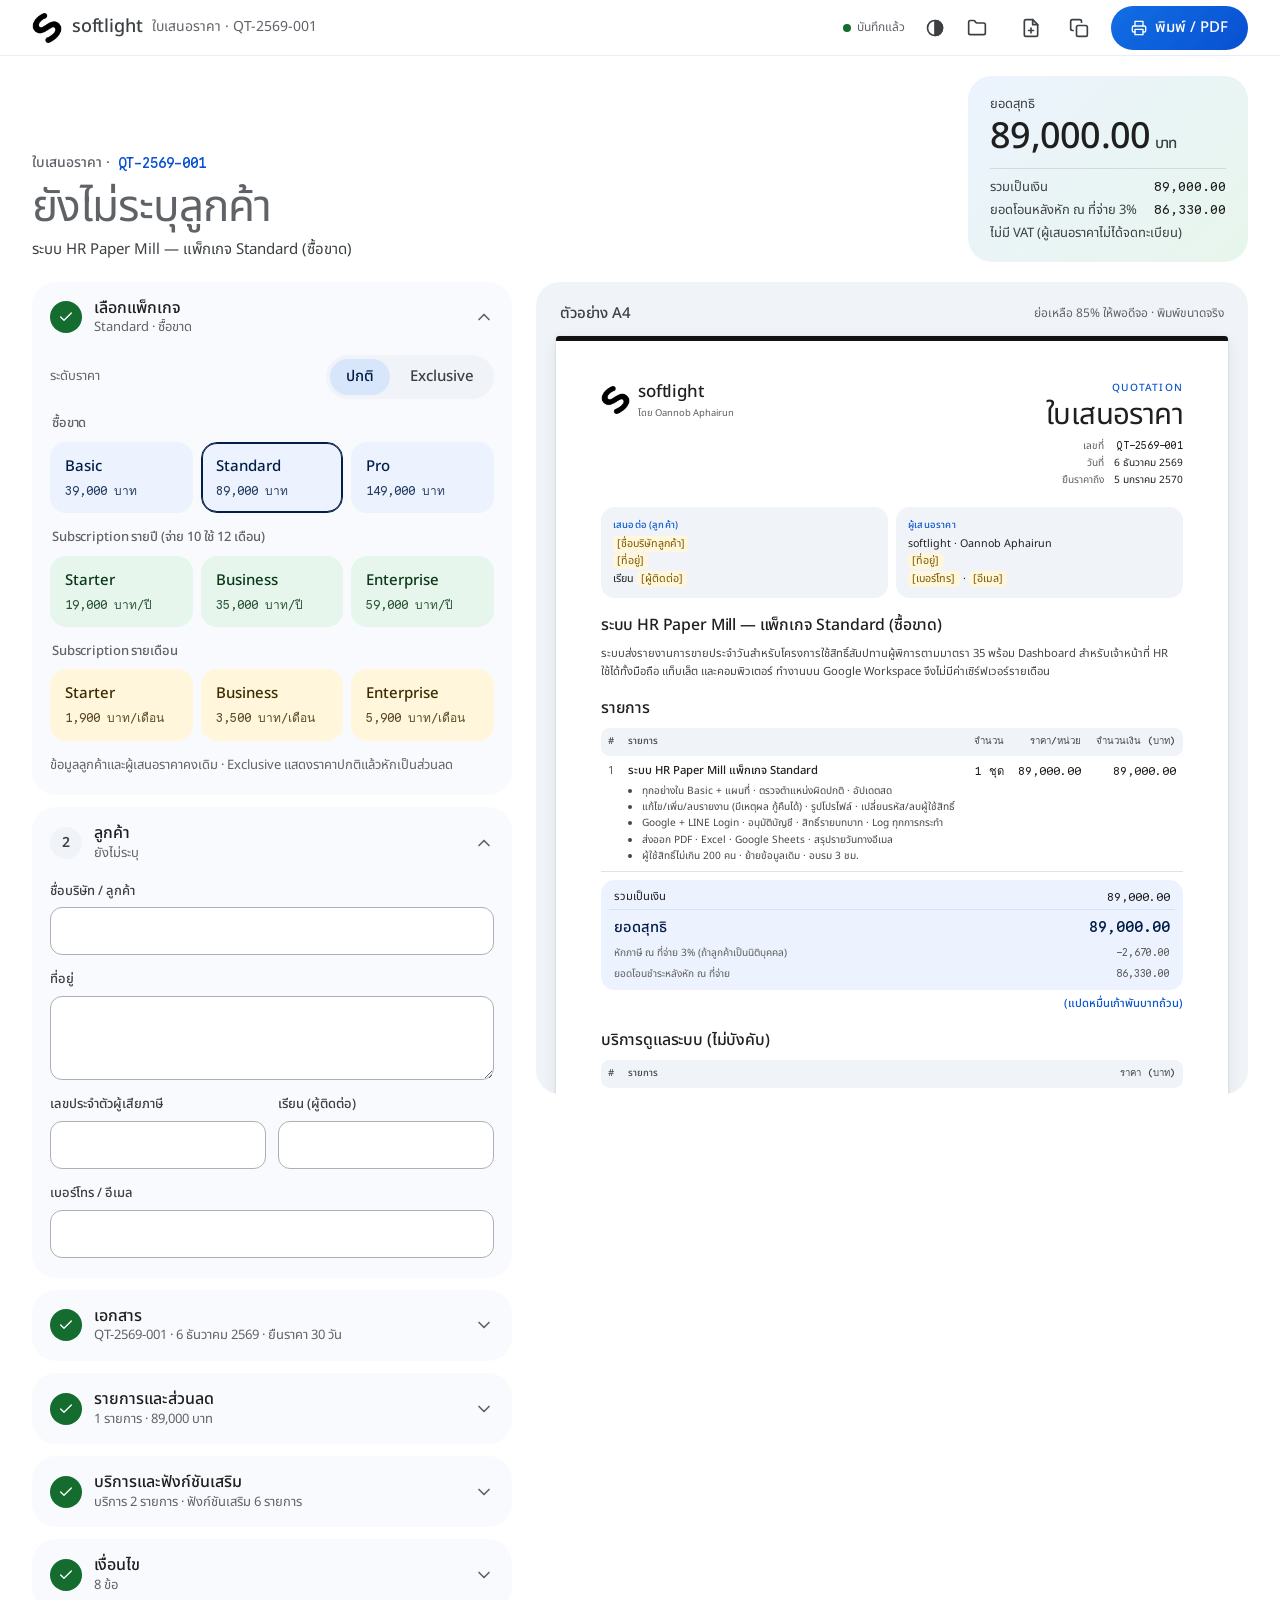
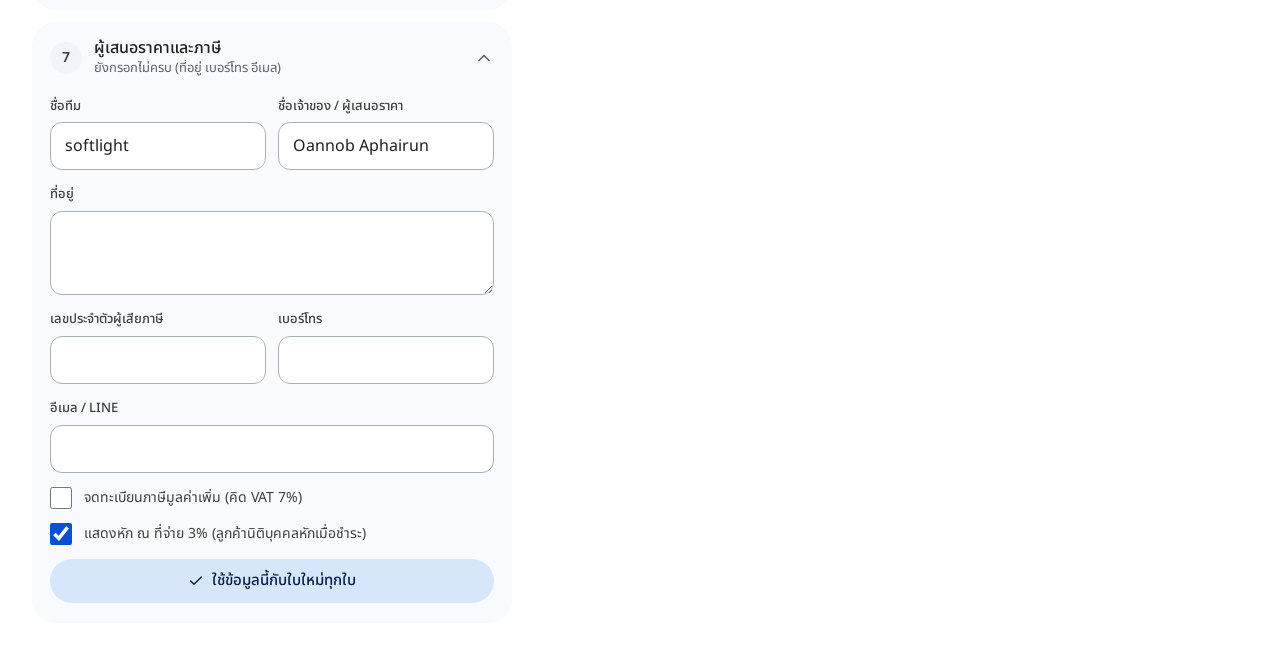
==== index.html @ 3f68c480 "Edit services, add-ons and terms row by row The pipe-separated textareas were hard to read and edit." ====
<!doctype html>
<html lang="th">
<head>
<meta charset="utf-8">
<meta name="viewport" content="width=device-width, initial-scale=1, viewport-fit=cover">
<title>softlight · ใบเสนอราคา</title>
<meta name="description" content="โปรแกรมทำใบเสนอราคา HR Paper Mill โดย softlight — เลือกแพ็กเกจ กรอกข้อมูลลูกค้า แล้วพิมพ์เป็น PDF">
<meta name="theme-color" content="#FFFFFF">
<link rel="icon" href="img/favicon-64.png" type="image/png">
<link rel="apple-touch-icon" href="img/apple-touch-icon.png">
<link rel="preconnect" href="https://fonts.googleapis.com">
<link rel="preconnect" href="https://fonts.gstatic.com" crossorigin>
<link href="https://fonts.googleapis.com/css2?family=Google+Sans:wght@400;500;700&family=Google+Sans+Code:wght@400;500&family=Noto+Sans+Thai:wght@400;500;600;700&display=swap" rel="stylesheet">
<script>
  // ใส่ธีมก่อนหน้าแสดง (ไม่กะพริบขาวในโหมดมืด)
  try { const t = localStorage.getItem('softlight-theme'); if (t === 'light' || t === 'dark') document.documentElement.dataset.theme = t; } catch (e) {}
</script>
<link rel="stylesheet" href="css/app.css?v=2.1.0">
</head>
<body data-tab="edit">
<svg width="0" height="0" style="position:absolute" aria-hidden="true">
  <symbol id="i-edit" viewBox="0 0 24 24"><path d="M12 20h9"/><path d="M16.5 3.5a2.1 2.1 0 0 1 3 3L7 19l-4 1 1-4Z"/></symbol>
  <symbol id="i-eye" viewBox="0 0 24 24"><path d="M2 12s3.5-7 10-7 10 7 10 7-3.5 7-10 7S2 12 2 12Z"/><circle cx="12" cy="12" r="3"/></symbol>
  <symbol id="i-folder" viewBox="0 0 24 24"><path d="M4 20h16a2 2 0 0 0 2-2V8a2 2 0 0 0-2-2h-7.9a2 2 0 0 1-1.7-.9l-.8-1.2A2 2 0 0 0 7.9 3H4a2 2 0 0 0-2 2v13c0 1.1.9 2 2 2Z"/></symbol>
  <symbol id="i-print" viewBox="0 0 24 24"><path d="M6 9V2h12v7"/><path d="M6 18H4a2 2 0 0 1-2-2v-5a2 2 0 0 1 2-2h16a2 2 0 0 1 2 2v5a2 2 0 0 1-2 2h-2"/><rect x="6" y="14" width="12" height="8"/></symbol>
  <symbol id="i-plus" viewBox="0 0 24 24"><path d="M12 5v14M5 12h14"/></symbol>
  <symbol id="i-copy" viewBox="0 0 24 24"><rect x="9" y="9" width="13" height="13" rx="2"/><path d="M5 15H4a2 2 0 0 1-2-2V4a2 2 0 0 1 2-2h9a2 2 0 0 1 2 2v1"/></symbol>
  <symbol id="i-file" viewBox="0 0 24 24"><path d="M14 2H6a2 2 0 0 0-2 2v16a2 2 0 0 0 2 2h12a2 2 0 0 0 2-2V8Z"/><path d="M14 2v6h6M12 18v-6M9 15h6"/></symbol>
  <symbol id="i-sun" viewBox="0 0 24 24"><circle cx="12" cy="12" r="4"/><path d="M12 2v2M12 20v2M4.9 4.9l1.4 1.4M17.7 17.7l1.4 1.4M2 12h2M20 12h2M4.9 19.1l1.4-1.4M17.7 6.3l1.4-1.4"/></symbol>
  <symbol id="i-moon" viewBox="0 0 24 24"><path d="M12 3a6 6 0 0 0 9 9 9 9 0 1 1-9-9Z"/></symbol>
  <symbol id="i-auto" viewBox="0 0 24 24"><circle cx="12" cy="12" r="9"/><path d="M12 3a9 9 0 0 1 0 18Z" fill="currentColor"/></symbol>
  <symbol id="i-up" viewBox="0 0 24 24"><path d="m18 15-6-6-6 6"/></symbol>
  <symbol id="i-down" viewBox="0 0 24 24"><path d="m6 9 6 6 6-6"/></symbol>
  <symbol id="i-trash" viewBox="0 0 24 24"><path d="M3 6h18M8 6V4h8v2M19 6l-1 14H6L5 6M10 11v6M14 11v6"/></symbol>
  <symbol id="i-download" viewBox="0 0 24 24"><path d="M21 15v4a2 2 0 0 1-2 2H5a2 2 0 0 1-2-2v-4M7 10l5 5 5-5M12 15V3"/></symbol>
  <symbol id="i-upload" viewBox="0 0 24 24"><path d="M21 15v4a2 2 0 0 1-2 2H5a2 2 0 0 1-2-2v-4M17 8l-5-5-5 5M12 3v12"/></symbol>
  <symbol id="i-x" viewBox="0 0 24 24"><path d="M18 6 6 18M6 6l12 12"/></symbol>
  <symbol id="i-check" viewBox="0 0 24 24"><path d="M20 6 9 17l-5-5"/></symbol>
  <symbol id="i-doc" viewBox="0 0 24 24"><path d="M14 2H6a2 2 0 0 0-2 2v16a2 2 0 0 0 2 2h12a2 2 0 0 0 2-2V8Z"/><path d="M14 2v6h6M8 13h8M8 17h5"/></symbol>
</svg>

<header class="topbar">
  <a class="brand" href="./" aria-label="softlight · ใบเสนอราคา"><img src="img/softlight-logo.png" alt=""><b>softlight</b><small id="docLabel">ใบเสนอราคา</small></a>
  <span class="save-state" id="savedState" aria-live="polite"><span>บันทึกแล้ว</span></span>
  <button class="icon-btn" type="button" id="btnTheme" aria-label="ธีม: ตามเครื่อง" title="ธีม"><svg class="ic"><use href="#i-auto"/></svg></button>
  <button class="icon-btn only-wide" type="button" id="btnSaved" aria-label="ใบที่บันทึก" title="ใบที่บันทึก"><svg class="ic"><use href="#i-folder"/></svg></button>
  <button class="icon-btn" type="button" id="btnNew" aria-label="ใบใหม่" title="ใบใหม่"><svg class="ic"><use href="#i-file"/></svg></button>
  <button class="icon-btn" type="button" id="btnCopy" aria-label="ทำสำเนาใบนี้" title="ทำสำเนา"><svg class="ic"><use href="#i-copy"/></svg></button>
  <button class="btn btn-primary btn-print only-wide" type="button" id="btnPrint"><svg class="ic ic-16"><use href="#i-print"/></svg>พิมพ์ / PDF</button>
  <button class="icon-btn only-narrow" type="button" id="btnPrint2" aria-label="พิมพ์ / บันทึกเป็น PDF" title="พิมพ์ / PDF"><svg class="ic"><use href="#i-print"/></svg></button>
</header>

<main class="page">
  <section class="hero" aria-label="สรุปใบเสนอราคา">
    <div>
      <span class="eyebrow">ใบเสนอราคา · <span class="mono" id="heroNo"></span> <span class="badge-ex" id="heroBadge" hidden></span></span>
      <h1 id="heroCustomer"></h1>
      <p id="heroPlan"></p>
    </div>
    <div class="total-card" aria-live="polite">
      <small>ยอดสุทธิ</small>
      <b><span class="count" id="heroTotal">0.00</span><span class="unit">บาท</span></b>
      <div class="total-rows" id="heroRows"></div>
    </div>
  </section>

  <div class="layout">
    <section class="editor" aria-label="แก้ไขใบเสนอราคา">
      <details class="card" id="cardTpl" open>
        <summary><span class="step-num">1</span><span class="sum-text"><b>เลือกแพ็กเกจ</b><small id="sumTpl">กดแล้วจะเติมรายการ เงื่อนไข และส่วนลดให้</small></span><svg class="ic chev"><use href="#i-down"/></svg></summary>
        <div class="card-body">
          <div class="toggle-row">
            <span class="hint">ระดับราคา</span>
            <div class="seg" id="priceTier" role="group" aria-label="ระดับราคา"><button type="button" data-tier="regular" aria-pressed="true">ปกติ</button><button type="button" data-tier="exclusive" aria-pressed="false">Exclusive</button></div>
          </div>
          <div id="tplGrid"></div>
          <p class="hint">ข้อมูลลูกค้าและผู้เสนอราคาคงเดิม · Exclusive แสดงราคาปกติแล้วหักเป็นส่วนลด</p>
        </div>
      </details>

      <details class="card" id="cardCustomer" open>
        <summary><span class="step-num">2</span><span class="sum-text"><b>ลูกค้า</b><small id="sumCustomer"></small></span><svg class="ic chev"><use href="#i-down"/></svg></summary>
        <div class="card-body">
          <label class="f"><span>ชื่อบริษัท / ลูกค้า</span><input class="input" data-k="customer.name" autocomplete="organization"></label>
          <label class="f"><span>ที่อยู่</span><textarea class="input" rows="2" data-k="customer.addr"></textarea></label>
          <div class="grid2">
            <label class="f"><span>เลขประจำตัวผู้เสียภาษี</span><input class="input mono" data-k="customer.taxId" inputmode="numeric"></label>
            <label class="f"><span>เรียน (ผู้ติดต่อ)</span><input class="input" data-k="customer.attn"></label>
          </div>
          <label class="f"><span>เบอร์โทร / อีเมล</span><input class="input" data-k="customer.contact"></label>
        </div>
      </details>

      <details class="card" id="cardDoc">
        <summary><span class="step-num">3</span><span class="sum-text"><b>เอกสาร</b><small id="sumDoc"></small></span><svg class="ic chev"><use href="#i-down"/></svg></summary>
        <div class="card-body">
          <div class="grid2">
            <label class="f"><span>เลขที่</span><input class="input mono" data-k="no"></label>
            <label class="f"><span>วันที่</span><input class="input" type="date" data-k="date"></label>
            <label class="f"><span>ยืนราคา (วัน)</span><input class="input" type="number" min="1" inputmode="numeric" data-k="validDays"></label>
            <label class="f"><span>ป้ายพิเศษ</span><input class="input" data-k="badge" placeholder="เช่น EXCLUSIVE (เว้นว่างได้)"></label>
          </div>
          <label class="f"><span>ชื่อโครงการ</span><input class="input" data-k="title"></label>
          <label class="f"><span>คำอธิบาย</span><textarea class="input" rows="3" data-k="intro"></textarea></label>
        </div>
      </details>

      <details class="card" id="cardItems">
        <summary><span class="step-num">4</span><span class="sum-text"><b>รายการและส่วนลด</b><small id="sumItems"></small></span><svg class="ic chev"><use href="#i-down"/></svg></summary>
        <div class="card-body">
          <div class="items" id="items"></div>
          <button class="btn btn-outline" type="button" id="addItem"><svg class="ic ic-16"><use href="#i-plus"/></svg>เพิ่มรายการ</button>
          <div class="grid2">
            <label class="f"><span>ส่วนลด</span><input class="input" type="number" min="0" step="any" inputmode="decimal" data-k="discount" data-num></label>
            <label class="f"><span>ส่วนลดเป็น</span><select class="input" data-k="discountType"><option value="amount">บาท</option><option value="percent">%</option></select></label>
          </div>
          <label class="f"><span>ชื่อส่วนลด</span><input class="input" data-k="discountLabel"></label>
        </div>
      </details>

      <details class="card" id="cardMore">
        <summary><span class="step-num">5</span><span class="sum-text"><b>บริการและฟังก์ชันเสริม</b><small id="sumMore"></small></span><svg class="ic chev"><use href="#i-down"/></svg></summary>
        <div class="card-body">
          <section class="sub">
            <div class="sub-head"><h3>บริการดูแลระบบ</h3><label class="switch"><input type="checkbox" data-k="showServices" role="switch"><span>แสดงในใบ</span></label></div>
            <div class="rows" id="list-services"></div>
            <button class="btn btn-chip add-row" type="button" data-add="services"><svg class="ic ic-16"><use href="#i-plus"/></svg>เพิ่มบริการ</button>
          </section>
          <section class="sub">
            <div class="sub-head"><h3>ฟังก์ชันเสริม</h3><label class="switch"><input type="checkbox" data-k="showAddons" role="switch"><span>แสดงในใบ</span></label></div>
            <div class="rows" id="list-addons"></div>
            <button class="btn btn-chip add-row" type="button" data-add="addons"><svg class="ic ic-16"><use href="#i-plus"/></svg>เพิ่มฟังก์ชันเสริม</button>
          </section>
        </div>
      </details>

      <details class="card" id="cardTerms">
        <summary><span class="step-num">6</span><span class="sum-text"><b>เงื่อนไข</b><small id="sumTerms"></small></span><svg class="ic chev"><use href="#i-down"/></svg></summary>
        <div class="card-body">
          <ol class="rows rows-terms" id="list-terms"></ol>
          <button class="btn btn-chip add-row" type="button" data-add="terms"><svg class="ic ic-16"><use href="#i-plus"/></svg>เพิ่มเงื่อนไข</button>
        </div>
      </details>

      <details class="card" id="sellerCard">
        <summary><span class="step-num">7</span><span class="sum-text"><b>ผู้เสนอราคาและภาษี</b><small id="sumSeller"></small></span><svg class="ic chev"><use href="#i-down"/></svg></summary>
        <div class="card-body">
          <div class="grid2">
            <label class="f"><span>ชื่อทีม</span><input class="input" data-k="seller.name"></label>
            <label class="f"><span>ชื่อเจ้าของ / ผู้เสนอราคา</span><input class="input" data-k="seller.owner"></label>
          </div>
          <label class="f"><span>ที่อยู่</span><textarea class="input" rows="2" data-k="seller.addr"></textarea></label>
          <div class="grid2">
            <label class="f"><span>เลขประจำตัวผู้เสียภาษี</span><input class="input mono" data-k="seller.taxId" inputmode="numeric"></label>
            <label class="f"><span>เบอร์โทร</span><input class="input" data-k="seller.phone" inputmode="tel"></label>
          </div>
          <label class="f"><span>อีเมล / LINE</span><input class="input" data-k="seller.email"></label>
          <label class="check"><input type="checkbox" data-k="seller.vatReg"><span>จดทะเบียนภาษีมูลค่าเพิ่ม (คิด VAT 7%)</span></label>
          <label class="check"><input type="checkbox" data-k="withholding"><span>แสดงหัก ณ ที่จ่าย 3% (ลูกค้านิติบุคคลหักเมื่อชำระ)</span></label>
          <button class="btn btn-tonal" type="button" id="saveSeller"><svg class="ic ic-16"><use href="#i-check"/></svg>ใช้ข้อมูลนี้กับใบใหม่ทุกใบ</button>
        </div>
      </details>
    </section>

    <section class="preview" aria-label="ตัวอย่างใบเสนอราคา">
      <div class="preview-head"><h2>ตัวอย่าง A4</h2><span class="zoom" id="zoomInfo"></span></div>
      <article class="paper" id="paper"></article>
    </section>

    <section class="saved-panel card" aria-label="ใบที่บันทึก"><div class="card-body" id="savedPanelBody"></div></section>
  </div>
</main>

<nav class="bottomnav" role="tablist" aria-label="มุมมอง">
  <button class="nav-item" role="tab" type="button" data-tab="edit" aria-selected="true"><svg class="ic"><use href="#i-edit"/></svg>แก้ไข</button>
  <button class="nav-item" role="tab" type="button" data-tab="preview" aria-selected="false"><svg class="ic"><use href="#i-eye"/></svg>ตัวอย่าง</button>
  <button class="nav-item" role="tab" type="button" data-tab="saved" aria-selected="false"><svg class="ic"><use href="#i-folder"/></svg>ใบที่บันทึก</button>
</nav>

<dialog class="sheet" id="savedSheet" aria-labelledby="savedTitle">
  <div class="sheet-head"><h2 id="savedTitle">ใบที่บันทึก</h2><button class="icon-btn" type="button" data-close aria-label="ปิด"><svg class="ic"><use href="#i-x"/></svg></button></div>
  <div class="sheet-body" id="savedSheetBody"></div>
</dialog>

<dialog class="alert" id="askDialog" role="alertdialog" aria-labelledby="askTitle" aria-describedby="askText">
  <h2 id="askTitle"></h2>
  <p id="askText"></p>
  <div class="alert-actions"><button class="btn btn-outline" type="button" id="askNo">ยกเลิก</button><button class="btn btn-primary" type="button" id="askYes">ตกลง</button></div>
</dialog>

<input type="file" accept=".json,application/json" id="fileImport" hidden>
<div class="toast" id="toast" role="status" aria-live="polite"></div>

<script src="js/app.js?v=2.1.0"></script>
</body>
</html>
---- css/app.css ----
/* softlight · โปรแกรมใบเสนอราคา
   ดีไซน์ชุดเดียวกับ HR Paper Mill: Google Blog / Material 3 — พื้นขาว การ์ดสีอ่อนมุมโค้ง ปุ่มแคปซูล ฟอนต์ Google Sans + Noto Sans Thai
   Mobile-first · 768px แท็บเล็ต · 1024px สองคอลัมน์ (แก้ไข | ตัวอย่าง) · โหมดมืดตามเครื่องหรือเลือกเอง */

:root {
    --ground: #FFFFFF; --surface: #FFFFFF; --field: #F8FAFD; --container: #F0F4F9;
    --line: #DDE3EA; --line-soft: #E9EEF6; --outline: #ABB0B6; --hover: #F2F6FC;
    --ink: #1F1F1F; --ink-2: #3C4043; --muted: #5F6368;
    --accent: #0850D1; --accent-hover: #0640AA; --accent-soft: #D8E6FC; --on-accent: #FFFFFF; --on-accent-soft: #041E49;
    --ok: #146C2E; --ok-soft: #C4EED0; --warn: #7A5900; --warn-soft: #FFEFC2; --bad: #B3261E; --bad-soft: #F9DEDC; --bad-line: #F2B8B5;
    --tint-once: #ECF3FE; --tint-year: #E7F6EC; --tint-month: #FFF6DC;
    --ink-once: #041E49; --ink-year: #0A3818; --ink-month: #3D2C00;
    --topbar: rgba(255, 255, 255, .92); --scrim: rgba(31, 31, 31, .45);
    --shadow: 0 1px 2px rgba(60, 64, 67, .12), 0 2px 6px rgba(60, 64, 67, .08);
    --logo-filter: none;
    color-scheme: light;

    --font: 'Google Sans', 'Noto Sans Thai', system-ui, sans-serif;
    --mono: 'Google Sans Code', 'Google Sans', ui-monospace, monospace;
    --r-sm: 12px; --r-md: 16px; --r-lg: 24px; --r-xl: 28px;
    --tap: 44px; --gutter: 16px; --bar-h: 56px; --nav-h: 64px;
}
:root[data-theme="dark"] {
    --ground: #131314; --surface: #1B1C1D; --field: #1F2022; --container: #2A2B2E;
    --line: #44474A; --line-soft: #303134; --outline: #80868B; --hover: #2D2F31;
    --ink: #F1F3F4; --ink-2: #DADCE0; --muted: #BDC1C6;
    --accent: #AECBFA; --accent-hover: #D3E3FD; --accent-soft: #1A4A9E; --on-accent: #062E6F; --on-accent-soft: #FFFFFF;
    --ok: #6DD58C; --ok-soft: #0F3D1E; --warn: #F5C451; --warn-soft: #3D2E00; --bad: #F2B8B5; --bad-soft: #5C1B17; --bad-line: #8C1D18;
    --tint-once: #1C2B45; --tint-year: #17301F; --tint-month: #3A2F12;
    --ink-once: #D3E3FD; --ink-year: #C4EED0; --ink-month: #FFDF99;
    --topbar: rgba(19, 19, 20, .9); --scrim: rgba(0, 0, 0, .6);
    --shadow: 0 1px 2px rgba(0, 0, 0, .4), 0 2px 6px rgba(0, 0, 0, .3);
    --logo-filter: invert(1);
    color-scheme: dark;
}
@media (prefers-color-scheme: dark) {
    :root:not([data-theme="light"]):not([data-theme="dark"]) {
        --ground: #131314; --surface: #1B1C1D; --field: #1F2022; --container: #2A2B2E;
        --line: #44474A; --line-soft: #303134; --outline: #80868B; --hover: #2D2F31;
        --ink: #F1F3F4; --ink-2: #DADCE0; --muted: #BDC1C6;
        --accent: #AECBFA; --accent-hover: #D3E3FD; --accent-soft: #1A4A9E; --on-accent: #062E6F; --on-accent-soft: #FFFFFF;
        --ok: #6DD58C; --ok-soft: #0F3D1E; --warn: #F5C451; --warn-soft: #3D2E00; --bad: #F2B8B5; --bad-soft: #5C1B17; --bad-line: #8C1D18;
        --tint-once: #1C2B45; --tint-year: #17301F; --tint-month: #3A2F12;
        --ink-once: #D3E3FD; --ink-year: #C4EED0; --ink-month: #FFDF99;
        --topbar: rgba(19, 19, 20, .9); --scrim: rgba(0, 0, 0, .6);
        --shadow: 0 1px 2px rgba(0, 0, 0, .4), 0 2px 6px rgba(0, 0, 0, .3);
        --logo-filter: invert(1);
        color-scheme: dark;
    }
}

/* ---------- พื้นฐาน ---------- */
* { box-sizing: border-box; }
html { -webkit-text-size-adjust: 100%; }
body { margin: 0; font: 15px/1.6 var(--font); color: var(--ink); background: var(--ground); -webkit-font-smoothing: antialiased; }
h1, h2, h3, p { margin: 0; }
h1, h2, h3 { font-weight: 500; letter-spacing: -.01em; }
button, input, select, textarea { font: inherit; color: inherit; }
[hidden] { display: none !important; }
:focus-visible { outline: 2px solid var(--accent); outline-offset: 2px; }
.mono { font-family: var(--mono); font-variant-numeric: tabular-nums; }
.sr-only { position: absolute; width: 1px; height: 1px; overflow: hidden; clip: rect(0 0 0 0); white-space: nowrap; }
.ic { width: 20px; height: 20px; flex: none; fill: none; stroke: currentColor; stroke-width: 2; stroke-linecap: round; stroke-linejoin: round; }
.ic-16 { width: 16px; height: 16px; }
.count { font-variant-numeric: tabular-nums; }

/* ---------- ปุ่ม ---------- */
.btn {
    display: inline-flex; align-items: center; justify-content: center; gap: 8px;
    min-height: var(--tap); padding: 0 20px; border: 1px solid transparent; border-radius: 999px;
    font-size: 15px; font-weight: 500; line-height: 1.2; white-space: nowrap; text-decoration: none;
    cursor: pointer; -webkit-tap-highlight-color: transparent; transition: background-color .15s, border-color .15s, box-shadow .15s, color .15s;
}
.btn:disabled { opacity: .45; cursor: not-allowed; }
.btn-primary { background: linear-gradient(135deg, #126EE4, #0850D1); color: #fff; border: 0; }
.btn-tonal { background: var(--accent-soft); color: var(--on-accent-soft); }
.btn-outline { background: var(--surface); border-color: var(--outline); color: var(--accent); }
.btn-danger { background: var(--surface); border-color: var(--bad-line); color: var(--bad); }
.btn-block { width: 100%; }
.btn-chip { min-height: 36px; padding: 0 14px; font-size: 13px; background: var(--surface); border-color: var(--outline); color: var(--ink); }
.icon-btn {
    display: inline-grid; place-items: center; flex: none; width: var(--tap); height: var(--tap);
    border: 0; border-radius: 50%; background: none; color: var(--ink-2); cursor: pointer; -webkit-tap-highlight-color: transparent;
}
.icon-btn.sm { width: 36px; height: 36px; }
.icon-btn.is-bad { color: var(--bad); }
.icon-btn:disabled { opacity: .3; cursor: default; }
@media (hover: hover) {
    .btn-primary:not(:disabled):hover { background: linear-gradient(135deg, #0F63D0, #0640AA); box-shadow: 0 1px 3px rgba(60, 64, 67, .3), 0 4px 8px 3px rgba(60, 64, 67, .15); }
    .btn-outline:not(:disabled):hover, .btn-chip:not(:disabled):hover { background: var(--hover); }
    .btn-tonal:not(:disabled):hover { box-shadow: var(--shadow); }
    .btn-danger:not(:disabled):hover { background: var(--bad-soft); }
    .icon-btn:not(:disabled):hover { background: var(--container); color: var(--ink); }
    .icon-btn.is-bad:not(:disabled):hover { background: var(--bad-soft); color: var(--bad); }
}

/* ---------- แถบบน ---------- */
.topbar {
    position: sticky; top: 0; z-index: 20; display: flex; align-items: center; gap: 4px;
    min-height: var(--bar-h); padding: env(safe-area-inset-top) var(--gutter) 0;
    background: var(--topbar); border-bottom: 1px solid var(--line-soft);
    backdrop-filter: saturate(180%) blur(12px); -webkit-backdrop-filter: saturate(180%) blur(12px);
}
.brand { display: flex; align-items: center; gap: 10px; min-width: 0; margin-right: auto; color: var(--ink-2); text-decoration: none; }
.brand img { width: 30px; height: 30px; flex: none; filter: var(--logo-filter); }
.brand b { font-size: 18px; font-weight: 500; letter-spacing: -.01em; }
.brand small { font-size: 14px; color: var(--muted); white-space: nowrap; overflow: hidden; text-overflow: ellipsis; }
.save-state { display: inline-flex; align-items: center; gap: 6px; font-size: 12px; color: var(--muted); white-space: nowrap; margin-right: 4px; }
.save-state::before { content: ""; width: 8px; height: 8px; border-radius: 50%; background: var(--ok); }
.save-state.is-saving::before { background: var(--warn); }
.save-state.is-error::before { background: var(--bad); }
.topbar .btn-print { margin-left: 6px; }
.only-wide { display: none; }
@media (min-width: 600px) { .only-wide { display: inline-flex; } .only-narrow { display: none; } }
@media (max-width: 380px) { .brand small, .save-state span { display: none; } }

/* ---------- โครงหน้า ---------- */
.page { max-width: 1440px; margin: 0 auto; padding: 20px var(--gutter) calc(var(--nav-h) + 32px + env(safe-area-inset-bottom)); }
.hero { display: grid; grid-template-columns: minmax(0, 1fr); gap: 16px; margin-bottom: 20px; }
.eyebrow { display: inline-flex; align-items: center; gap: 8px; font-size: 14px; font-weight: 500; color: var(--muted); }
.eyebrow .mono { color: var(--accent); }
.badge-ex { display: inline-block; padding: 1px 10px; border-radius: 999px; background: var(--accent-soft); color: var(--on-accent-soft); font-size: 11px; font-weight: 600; letter-spacing: .12em; }
.hero h1 { font-size: clamp(28px, 6vw, 44px); line-height: 1.15; font-weight: 400; letter-spacing: -.02em; margin: 6px 0 4px; overflow-wrap: anywhere; }
.hero h1.is-empty { color: var(--muted); }
.hero p { color: var(--ink-2); font-size: 15px; }
.total-card { display: grid; gap: 2px; padding: 18px 22px; border-radius: var(--r-lg); background: linear-gradient(135deg, var(--tint-once), var(--tint-year)); color: var(--ink); }
.total-card small { font-size: 13px; color: var(--ink-2); }
.total-card b { font-size: clamp(28px, 6vw, 36px); font-weight: 500; letter-spacing: -.02em; line-height: 1.15; }
.total-card b .unit { font-size: 15px; font-weight: 500; color: var(--ink-2); margin-left: 4px; }
.total-rows { display: grid; gap: 2px; margin-top: 8px; padding-top: 8px; border-top: 1px solid color-mix(in srgb, var(--ink) 12%, transparent); font-size: 13px; color: var(--ink-2); }
.total-rows div { display: flex; justify-content: space-between; gap: 12px; }
.total-rows .mono { color: var(--ink); }

.layout { display: grid; grid-template-columns: minmax(0, 1fr); gap: 20px; align-items: start; }
.editor { display: grid; gap: 12px; min-width: 0; }
.preview { min-width: 0; border-radius: var(--r-lg); background: var(--container); padding: 12px; }
.preview-head { display: flex; align-items: center; justify-content: space-between; gap: 8px; margin: 0 4px 10px; }
.preview-head h2 { font-size: 15px; font-weight: 500; color: var(--ink-2); }
.preview-head .zoom { font-size: 12px; color: var(--muted); }

/* มือถือ/แท็บเล็ต: แท็บล่าง (แก้ไข / ตัวอย่าง / ใบที่บันทึก) */
@media (max-width: 1023px) {
    body[data-tab="edit"] .preview, body[data-tab="edit"] .saved-panel,
    body[data-tab="preview"] .editor, body[data-tab="preview"] .saved-panel,
    body[data-tab="saved"] .editor, body[data-tab="saved"] .preview { display: none; }
    body[data-tab="preview"] .hero, body[data-tab="saved"] .hero { display: none; }
}
@media (min-width: 768px) {
    :root { --gutter: 32px; }
    .hero { grid-template-columns: minmax(0, 1fr) minmax(280px, auto); align-items: end; }
    .hero h1 { margin-top: 8px; }
}
@media (min-width: 1024px) {
    .page { padding-bottom: 48px; }
    .layout { grid-template-columns: minmax(380px, 460px) minmax(0, 1fr); gap: 24px; }
    .preview { position: sticky; top: calc(var(--bar-h) + 16px); max-height: calc(100vh - var(--bar-h) - 32px); overflow: auto; padding: 20px; overscroll-behavior: contain; }
    .bottomnav { display: none !important; }
    .saved-panel { display: none; }
}
@media (min-width: 1280px) { .layout { grid-template-columns: 480px minmax(0, 1fr); } }

/* ---------- แถบล่าง (มือถือ/แท็บเล็ต) ---------- */
.bottomnav {
    position: fixed; left: 0; right: 0; bottom: 0; z-index: 30; display: grid; grid-template-columns: repeat(3, 1fr);
    padding: 4px 8px env(safe-area-inset-bottom); background: var(--topbar); border-top: 1px solid var(--line-soft);
    backdrop-filter: saturate(180%) blur(12px); -webkit-backdrop-filter: saturate(180%) blur(12px);
}
.nav-item {
    display: flex; flex-direction: column; align-items: center; justify-content: center; gap: 4px; min-height: 60px;
    background: none; border: 0; color: var(--muted); font-size: 12px; font-weight: 500; cursor: pointer; -webkit-tap-highlight-color: transparent;
}
.nav-item .ic { padding: 4px 18px; box-sizing: content-box; border-radius: 999px; transition: background-color .2s; }
.nav-item[aria-selected="true"] { color: var(--on-accent-soft); font-weight: 600; }
.nav-item[aria-selected="true"] .ic { background: var(--accent-soft); }
.nav-item .count-pill { position: absolute; transform: translate(18px, -14px); }
.nav-item { position: relative; }

/* ---------- การ์ดขั้นตอน (accordion) ---------- */
.card { background: var(--field); border-radius: var(--r-lg); }
details.card > summary {
    display: flex; align-items: center; gap: 12px; padding: 16px 18px; list-style: none; cursor: pointer;
    border-radius: var(--r-lg); -webkit-tap-highlight-color: transparent;
}
details.card > summary::-webkit-details-marker { display: none; }
details.card > summary:focus-visible { outline-offset: -2px; }
@media (hover: hover) { details.card > summary:hover { background: var(--hover); } }
.step-num {
    display: grid; place-items: center; flex: none; width: 32px; height: 32px; border-radius: 50%;
    background: var(--container); color: var(--ink-2); font-size: 14px; font-weight: 600;
}
.card.is-done .step-num { background: var(--ok); color: #fff; }
.sum-text { display: flex; flex-direction: column; min-width: 0; flex: 1; line-height: 1.35; }
.sum-text b { font-size: 16px; font-weight: 500; }
.sum-text small { font-size: 13px; color: var(--muted); white-space: nowrap; overflow: hidden; text-overflow: ellipsis; }
.chev { flex: none; color: var(--muted); transition: transform .2s; }
details.card[open] > summary .chev { transform: rotate(180deg); }
.card-body { display: grid; gap: 14px; padding: 2px 18px 20px; }

/* ---------- ฟอร์ม ---------- */
.grid2 { display: grid; grid-template-columns: repeat(2, minmax(0, 1fr)); gap: 12px; }
@media (max-width: 479px) { .grid2 { grid-template-columns: minmax(0, 1fr); } }
.f { display: grid; gap: 6px; min-width: 0; }
.f > span { font-size: 13px; font-weight: 500; color: var(--ink-2); }
.input {
    width: 100%; min-width: 0; min-height: 48px; padding: 10px 14px;
    background: var(--surface); border: 1.5px solid var(--outline); border-radius: var(--r-sm); font-size: 16px; line-height: 1.4;
    transition: border-color .15s, box-shadow .15s;
}
.input:focus { outline: none; border-color: var(--accent); box-shadow: inset 0 0 0 1px var(--accent); }
textarea.input { resize: vertical; min-height: 84px; line-height: 1.55; }
select.input {
    appearance: none; padding-right: 40px; cursor: pointer;
    background: var(--surface) url("data:image/svg+xml,%3Csvg xmlns='http://www.w3.org/2000/svg' width='16' height='16' viewBox='0 0 24 24' fill='none' stroke='%235F6368' stroke-width='2' stroke-linecap='round' stroke-linejoin='round'%3E%3Cpath d='m6 9 6 6 6-6'/%3E%3C/svg%3E") no-repeat right 14px center;
}
.check { display: flex; gap: 12px; align-items: flex-start; font-size: 14px; color: var(--ink-2); cursor: pointer; }
.check input { width: 22px; height: 22px; margin: 0; flex: none; accent-color: var(--accent); }
.hint { font-size: 13px; color: var(--muted); }
.toggle-row { display: flex; align-items: center; justify-content: space-between; gap: 12px; flex-wrap: wrap; }

/* segmented */
.seg { display: inline-flex; padding: 4px; gap: 4px; background: var(--container); border-radius: 999px; }
.seg button { min-height: 36px; padding: 0 16px; border: 0; border-radius: 999px; background: none; color: var(--ink-2); font-weight: 500; cursor: pointer; }
.seg button[aria-pressed="true"] { background: var(--accent-soft); color: var(--on-accent-soft); }

/* แพ็กเกจสำเร็จรูป */
.tpl-group + .tpl-group { margin-top: 2px; }
.tpl-group h3 { font-size: 13px; font-weight: 500; color: var(--muted); margin: 0 2px 8px; }
.tpl-grid { display: grid; grid-template-columns: repeat(3, minmax(0, 1fr)); gap: 8px; }
.tpl {
    display: flex; flex-direction: column; align-items: flex-start; gap: 2px; min-width: 0; padding: 12px 14px; text-align: left;
    border: 1px solid transparent; border-radius: var(--r-md); cursor: pointer; transition: transform .12s, box-shadow .12s, border-color .12s;
}
.tpl b { font-size: 15px; font-weight: 500; }
.tpl small { font-size: 12px; opacity: .85; overflow-wrap: anywhere; }
.tpl.tone-once { background: var(--tint-once); color: var(--ink-once); }
.tpl.tone-year { background: var(--tint-year); color: var(--ink-year); }
.tpl.tone-month { background: var(--tint-month); color: var(--ink-month); }
.tpl.is-on { border-color: currentColor; box-shadow: inset 0 0 0 1px currentColor; }
@media (hover: hover) { .tpl:hover { transform: translateY(-1px); box-shadow: var(--shadow); } }
@media (max-width: 359px) { .tpl-grid { grid-template-columns: repeat(2, minmax(0, 1fr)); } }

/* รายการสินค้า/บริการ */
.items { display: grid; gap: 10px; }
.item { display: grid; gap: 10px; padding: 14px; border-radius: var(--r-md); background: var(--surface); border: 1px solid var(--line-soft); }
.item-head { display: flex; align-items: center; gap: 2px; }
.item-head b { margin-right: auto; font-size: 13px; font-weight: 600; color: var(--accent); }
.item-head .amt { margin-right: 6px; font-size: 13px; color: var(--ink-2); }
.nums { display: grid; grid-template-columns: 84px minmax(0, 96px) minmax(0, 1fr); gap: 10px; }
@media (max-width: 359px) { .nums { grid-template-columns: 1fr 1fr; } .nums .f:last-child { grid-column: 1 / -1; } }
.empty-items { padding: 18px; border-radius: var(--r-md); border: 1.5px dashed var(--outline); color: var(--muted); text-align: center; font-size: 14px; }

/* ใบที่บันทึก */
.saved-list { display: grid; gap: 8px; }
.saved {
    display: flex; align-items: center; gap: 10px; padding: 12px 14px; border-radius: var(--r-md);
    background: var(--surface); border: 1px solid var(--line-soft);
}
.saved.is-cur { background: var(--accent-soft); border-color: transparent; color: var(--on-accent-soft); }
.saved > div { flex: 1; min-width: 0; }
.saved b { display: block; font-size: 14px; }
.saved small { display: block; font-size: 12px; color: var(--muted); white-space: nowrap; overflow: hidden; text-overflow: ellipsis; }
.saved.is-cur small { color: inherit; opacity: .8; }
.saved-tools { display: grid; grid-template-columns: 1fr 1fr; gap: 8px; }
.saved-panel .card-body { padding-top: 18px; }
.saved-panel h2 { font-size: 22px; font-weight: 400; letter-spacing: -.02em; margin-bottom: 4px; }
.doc-links { display: grid; gap: 6px; }
.doc-links a { display: flex; align-items: center; gap: 10px; padding: 10px 12px; border-radius: var(--r-sm); color: var(--accent); text-decoration: none; font-weight: 500; background: var(--surface); }
@media (hover: hover) { .doc-links a:hover { background: var(--hover); } }

/* ---------- หน้าต่าง: ยืนยัน / ใบที่บันทึก ---------- */
dialog { padding: 0; border: 0; color: var(--ink); background: var(--surface); }
dialog::backdrop { background: var(--scrim); }
.alert { width: min(92vw, 400px); border-radius: var(--r-xl); padding: 24px; box-shadow: 0 8px 32px rgba(0, 0, 0, .2); }
.alert h2 { font-size: 20px; font-weight: 500; margin-bottom: 8px; }
.alert p { color: var(--ink-2); font-size: 14px; }
.alert-actions { display: flex; justify-content: flex-end; gap: 8px; margin-top: 20px; flex-wrap: wrap; }
.sheet { width: min(100vw, 560px); max-height: min(86vh, 760px); margin: auto auto 0; border-radius: var(--r-xl) var(--r-xl) 0 0; }
.sheet[open] { display: flex; flex-direction: column; animation: sheet-up .22s ease-out; }
.sheet-head { display: flex; align-items: center; justify-content: space-between; gap: 12px; padding: 18px 20px 12px; border-bottom: 1px solid var(--line-soft); }
.sheet-head h2 { font-size: 19px; }
.sheet-body { overflow-y: auto; padding: 16px 20px calc(20px + env(safe-area-inset-bottom)); overscroll-behavior: contain; display: grid; gap: 14px; }
@media (min-width: 600px) { .sheet { margin: auto; border-radius: var(--r-xl); } }
@keyframes sheet-up { from { transform: translateY(24px); opacity: .6; } to { transform: none; opacity: 1; } }

.toast {
    position: fixed; left: 50%; bottom: calc(var(--nav-h) + 20px + env(safe-area-inset-bottom)); z-index: 60; transform: translate(-50%, 16px);
    max-width: calc(100vw - 32px); padding: 12px 18px; border-radius: var(--r-md); background: #303134; color: #F1F3F4;
    font-size: 14px; box-shadow: 0 4px 16px rgba(0, 0, 0, .25); opacity: 0; pointer-events: none; transition: opacity .2s, transform .2s;
}
.toast.is-on { opacity: 1; transform: translate(-50%, 0); }
@media (min-width: 1024px) { .toast { bottom: 24px; } }

:root[data-motion="reduce"] *, :root[data-motion="reduce"] *::before { animation: none !important; transition: none !important; }
@media (prefers-reduced-motion: reduce) { *, *::before { animation: none !important; transition: none !important; } }

/* =====================================================
   ใบเสนอราคา A4 (ตัวอย่าง / พิมพ์) — สีอ่อนคงที่ทั้งโหมดสว่างและมืด
   ===================================================== */
.paper {
    --ink: #1f1f1f; --ink2: #444746; --muted: #5e5e5e; --line: #dde3ea; --line-2: #c4c7c5;
    --blue: #0b57d0; --blue-soft: #d3e3fd; --blue-tint: #ecf3fe; --blue-ink: #041e49; --surface-2: #f0f4f9;
    --yellow: #7a5900; --yellow-tint: #fff6dc; --sl-ink: #111111;
    color-scheme: light;
    width: 210mm; min-height: 297mm; margin: 0 auto; background: #fff; padding: 0 14mm 14mm; font-size: 10pt; line-height: 1.6; color: var(--ink);
    box-shadow: 0 1px 3px rgba(60, 64, 67, .15), 0 4px 16px rgba(60, 64, 67, .1); border-radius: 4px; overflow: hidden;
}
.paper::before { content: ''; display: block; height: 6px; margin: 0 -14mm 12mm; background: var(--sl-ink); }
.paper .num { text-align: right; white-space: nowrap; font-family: var(--mono); font-variant-numeric: tabular-nums; }
.paper .mono { font-family: var(--mono); }
.p-top { display: flex; justify-content: space-between; gap: 20px; align-items: flex-start; padding-bottom: 6mm; }
.p-brand { display: flex; gap: 10px; align-items: center; min-width: 0; }
.p-brand img { width: 34px; height: 34px; flex: none; }
.p-brand b { font-size: 15pt; font-weight: 500; display: block; letter-spacing: -.01em; }
.p-brand small { color: var(--muted); display: block; }
.p-title { text-align: right; }
.p-title .en { color: var(--blue); font-size: 9pt; font-weight: 500; letter-spacing: .12em; }
.p-title h1 { font-size: 26pt; line-height: 1.1; margin: 2px 0 0; font-weight: 400; letter-spacing: -.02em; }
.p-title .ex { display: inline-block; color: var(--blue-ink); background: var(--blue-soft); border-radius: 999px; padding: 1px 12px; font-size: 8pt; font-weight: 500; letter-spacing: .14em; margin: 4px 0 0; }
.p-meta { margin: 8px 0 0; display: grid; grid-template-columns: auto auto; gap: 1px 12px; justify-content: end; font-size: 9pt; }
.p-meta dt { color: var(--muted); text-align: right; }
.p-meta dd { margin: 0; }
.p-parties { display: grid; grid-template-columns: 1fr 1fr; gap: 10px; }
.p-box { border-radius: 16px; padding: 12px 14px; background: var(--surface-2); font-size: 9.5pt; }
.p-box h3 { margin: 0 0 4px; font-size: 8.5pt; color: var(--blue); font-weight: 500; letter-spacing: .02em; }
.paper h2 { font-size: 14pt; font-weight: 500; letter-spacing: -.01em; margin: 18px 0 8px; break-after: avoid; }
.paper .lead { color: var(--ink2); margin: 0; }
.paper table { width: 100%; border-collapse: separate; border-spacing: 0; }
.paper th { font-size: 8.5pt; font-weight: 500; color: var(--ink2); text-align: left; padding: 7px 8px; background: var(--surface-2); }
.paper th:first-child { border-radius: 10px 0 0 10px; } .paper th:last-child { border-radius: 0 10px 10px 0; }
.paper td { padding: 8px; border-bottom: 1px solid var(--line); vertical-align: top; }
.paper td.no { width: 24px; color: var(--muted); }
.paper td .t { font-weight: 500; }
.paper td ul { margin: 3px 0 0 16px; padding: 0; color: var(--ink2); font-size: 9pt; }
.paper tr { break-inside: avoid; }
.p-totals { margin: 10px 0 0 auto; width: 62%; break-inside: avoid; background: var(--blue-tint); border-radius: 16px; padding: 6px 10px; }
.p-totals td { border: 0; padding: 3px 6px; }
.p-totals tr.grand td { font-weight: 500; font-size: 13pt; padding-top: 8px; color: var(--blue-ink); border-top: 1px solid var(--blue-soft); }
.p-totals tr.info td { color: var(--muted); font-size: 9pt; }
.p-baht { text-align: right; margin-top: 6px; font-weight: 500; color: var(--blue); }
.paper ol { padding-left: 18px; color: var(--ink2); font-size: 9pt; margin: 0; }
.paper ol li { margin: 2px 0; }
.p-sign { display: grid; grid-template-columns: 1fr 1fr; gap: 24px; margin-top: 28px; break-inside: avoid; }
.p-sign div { text-align: center; font-size: 9pt; }
.p-sign .line { border-bottom: 1px solid var(--line-2); height: 44px; margin-bottom: 6px; }
.p-sign .date { color: #5B616B; }
.p-keep { break-inside: avoid; }
.empty-mark { color: var(--yellow); background: var(--yellow-tint); border-radius: 6px; padding: 0 5px; }
.empty-row { color: #5B616B; }

@media print {
    @page { size: A4; margin: 12mm 14mm 14mm; }
    :root { color-scheme: light; }
    body { background: #fff; }
    .topbar, .bottomnav, .editor, .hero, .saved-panel, .preview-head, .toast, dialog { display: none !important; }
    .page { padding: 0; max-width: none; }
    .layout { display: block; }
    .preview { position: static; max-height: none; overflow: visible; padding: 0; background: none; border-radius: 0; display: block !important; }
    .paper { width: auto; min-height: 0; padding: 0; box-shadow: none; border-radius: 0; overflow: visible; zoom: 1 !important; }
    .paper::before { margin: 0 0 8mm; border-radius: 3px; }
    .empty-mark { background: none; color: inherit; }
    .paper, .p-box, .p-totals, .paper th, .paper::before { -webkit-print-color-adjust: exact; print-color-adjust: exact; }
}

.count-pill { display: inline-flex; align-items: center; justify-content: center; min-width: 20px; height: 18px; padding: 0 6px; border-radius: 999px; background: var(--accent); color: var(--on-accent); font-size: 11px; font-weight: 600; }

/* คอลัมน์เดียวของ grid ต้องหดได้ (ไม่ให้ข้อความยาวดันการ์ดล้นจอ) */
.editor, .card-body, .saved-list, .sheet-body, .items, .item, .doc-links { grid-template-columns: minmax(0, 1fr); }
details.card, .saved-panel { min-width: 0; }
.brand { min-height: var(--tap); }
.saved-tools { grid-template-columns: repeat(auto-fit, minmax(min(100%, 170px), 1fr)); }
.saved-tools .btn { white-space: normal; text-align: center; }

/* แถบบนบนมือถือ: ชื่อไม่ชนสถานะบันทึก (จอแคบเหลือแค่จุดสี) */
.brand b { white-space: nowrap; }
@media (max-width: 599px) { .brand small { display: none; } .save-state span { display: none; } .save-state { margin: 0 6px; } }
.tpl-group + .tpl-group { margin-top: 14px; }
.tpl small { white-space: nowrap; }
@media (max-width: 420px) { .tpl { padding: 10px 12px; } .tpl small { font-size: 11px; white-space: normal; } }

/* ---------- รายการย่อย: บริการ · ฟังก์ชันเสริม · เงื่อนไข (แก้ทีละแถว) ---------- */
.sub { display: grid; grid-template-columns: minmax(0, 1fr); gap: 10px; }
.sub + .sub { padding-top: 16px; border-top: 1px solid var(--line-soft); }
.sub-head { display: flex; align-items: center; justify-content: space-between; gap: 12px; flex-wrap: wrap; }
.sub-head h3 { font-size: 15px; font-weight: 500; }
.switch { display: inline-flex; align-items: center; gap: 10px; min-height: var(--tap); font-size: 13px; color: var(--ink-2); cursor: pointer; }
.switch input {
    appearance: none; position: relative; width: 44px; height: 26px; margin: 0; flex: none; border-radius: 999px;
    background: var(--container); border: 2px solid var(--outline); cursor: pointer; transition: background-color .15s, border-color .15s;
}
.switch input::after { content: ""; position: absolute; top: 3px; left: 3px; width: 16px; height: 16px; border-radius: 50%; background: var(--outline); transition: transform .15s, background-color .15s; }
.switch input:checked { background: var(--accent); border-color: var(--accent); }
.switch input:checked::after { transform: translateX(18px); background: var(--on-accent); }
.switch input:focus-visible { outline: 2px solid var(--accent); outline-offset: 2px; }

.rows { display: grid; grid-template-columns: minmax(0, 1fr); gap: 8px; margin: 0; padding: 0; list-style: none; }
.row { display: grid; grid-template-columns: minmax(0, 1fr); gap: 8px; padding: 10px 10px 12px; border-radius: var(--r-md); background: var(--surface); border: 1px solid var(--line-soft); }
.row-head { display: flex; align-items: center; gap: 8px; min-width: 0; }
.row-head .input { flex: 1; min-width: 0; }
.row-no { display: grid; place-items: center; flex: none; width: 26px; height: 26px; border-radius: 50%; background: var(--container); color: var(--ink-2); font-size: 12px; font-weight: 600; }
.row-tools { display: flex; flex: none; }
.row-meta { display: grid; grid-template-columns: repeat(auto-fit, minmax(min(100%, 130px), 1fr)); gap: 8px; padding-left: 34px; }
.row-meta .f > span { font-size: 12px; }
.row .input { min-height: 44px; padding: 8px 12px; font-size: 15px; }
.row-term { display: flex; align-items: flex-start; gap: 8px; padding: 8px; }
.row-term .row-no { margin-top: 9px; }
.row-term .input { flex: 1; min-width: 0; min-height: 44px; resize: none; overflow: hidden; line-height: 1.5; field-sizing: content; }
.row-term .row-tools { margin-top: 4px; }
.add-row { justify-self: start; }
/* จอแคบมาก: ปุ่มจัดลำดับลงไปอยู่บรรทัดใหม่ ให้ช่องพิมพ์กว้างพอ */
@media (max-width: 419px) {
    .row-head { flex-wrap: wrap; }
    .row-head .input { flex-basis: calc(100% - 34px); }
    .row-head .row-tools { margin-left: auto; }
    .row-meta { padding-left: 0; }
    .row-term { flex-wrap: wrap; }
    .row-term .input { flex-basis: calc(100% - 34px); }
    .row-term .row-tools { margin: 0 0 0 auto; }
}
.row-head { align-items: flex-start; }
.row-head .row-no { margin-top: 9px; }
.row-head .row-tools { margin-top: 4px; }
.row .input.grow { resize: none; overflow: hidden; line-height: 1.5; field-sizing: content; min-height: 44px; }
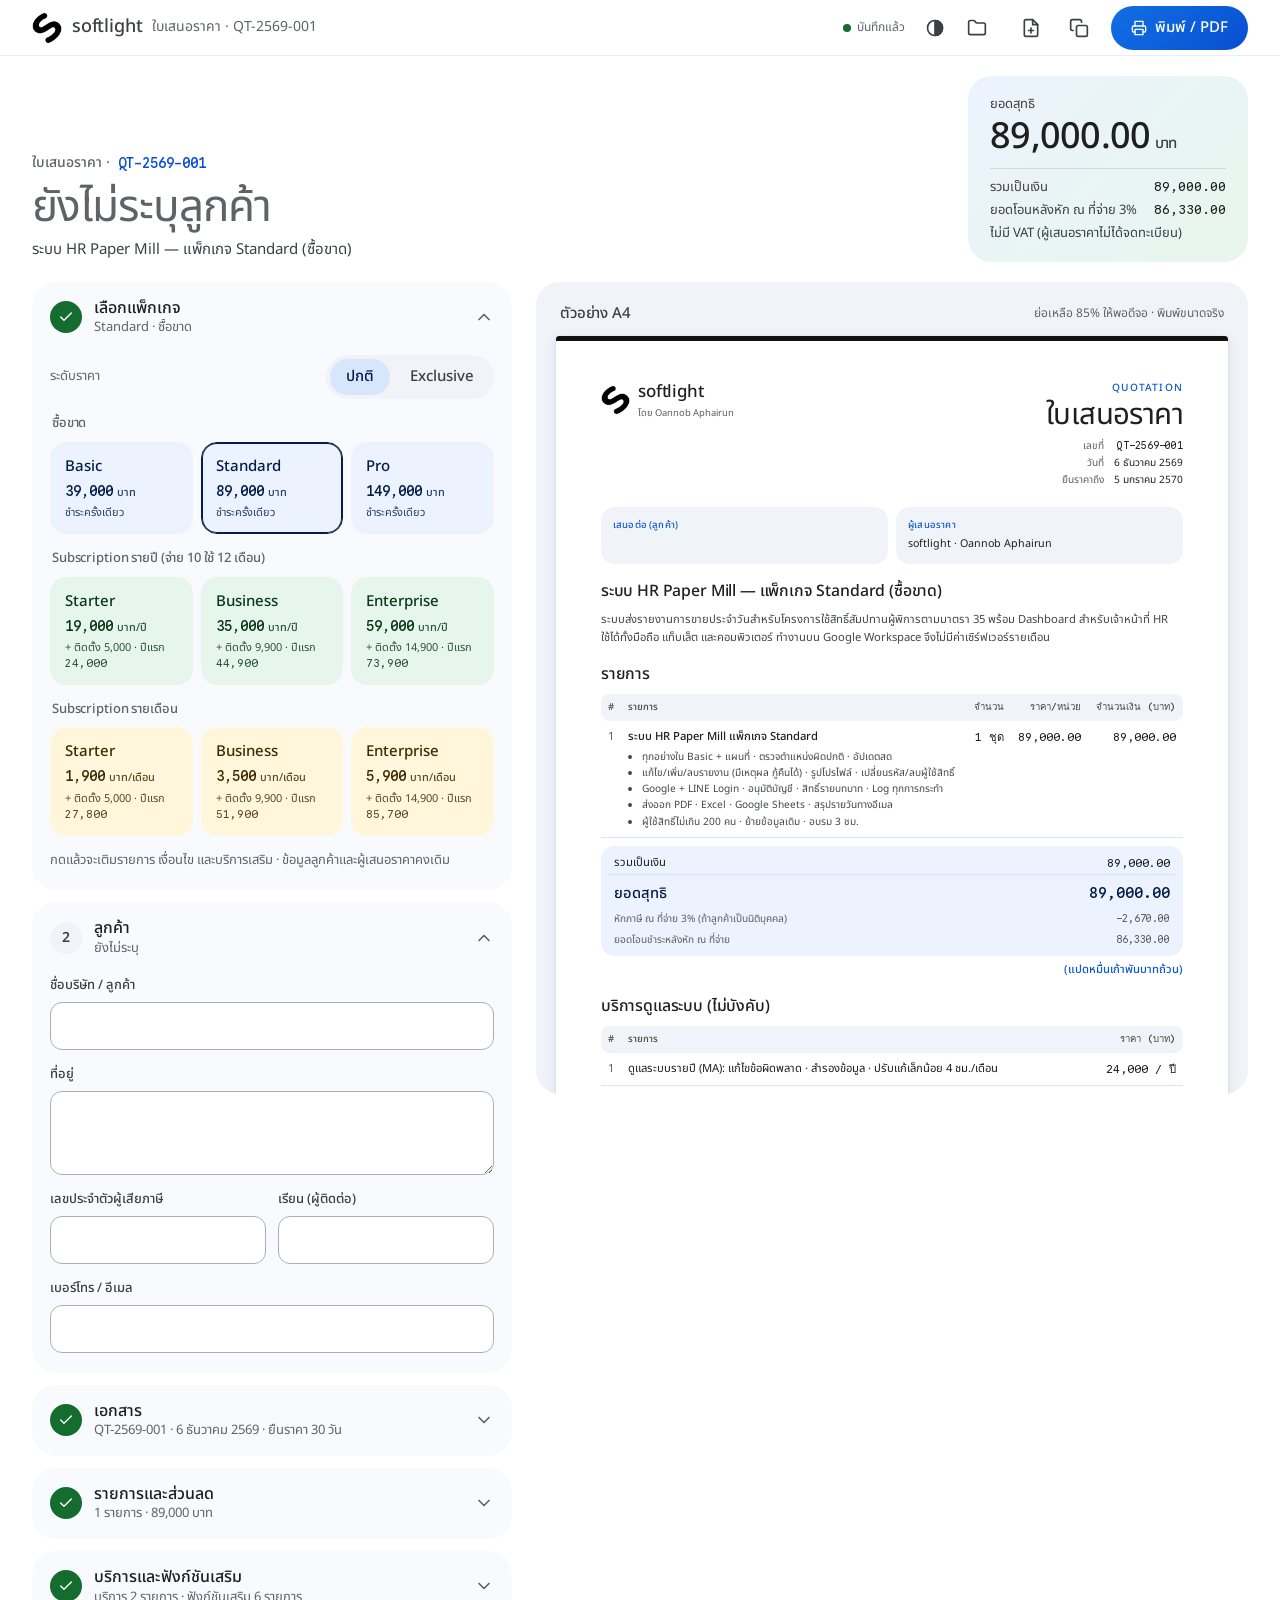
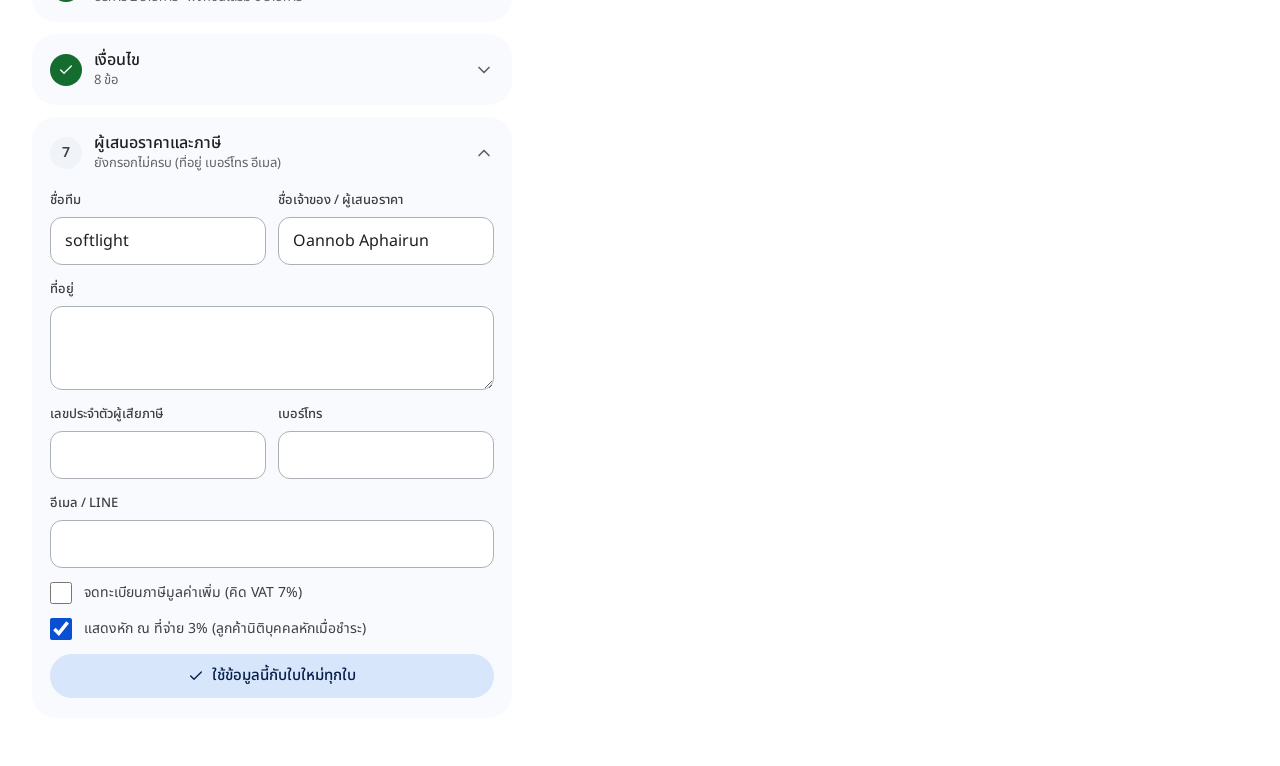
==== commit 8c7ea3c8: "Item details row by row, consistent package prices, blank fields omitted - Item details: one row per" ====
--- a/index.html
+++ b/index.html
@@ -15,7 +15,7 @@
   // ใส่ธีมก่อนหน้าแสดง (ไม่กะพริบขาวในโหมดมืด)
   try { const t = localStorage.getItem('softlight-theme'); if (t === 'light' || t === 'dark') document.documentElement.dataset.theme = t; } catch (e) {}
 </script>
-<link rel="stylesheet" href="css/app.css?v=2.1.0">
+<link rel="stylesheet" href="css/app.css?v=2.2.0">
 </head>
 <body data-tab="edit">
 <svg width="0" height="0" style="position:absolute" aria-hidden="true">
@@ -73,8 +73,12 @@
             <span class="hint">ระดับราคา</span>
             <div class="seg" id="priceTier" role="group" aria-label="ระดับราคา"><button type="button" data-tier="regular" aria-pressed="true">ปกติ</button><button type="button" data-tier="exclusive" aria-pressed="false">Exclusive</button></div>
           </div>
+          <div class="toggle-row" id="exModeRow" hidden>
+            <span class="hint">ราคา Exclusive ในใบ</span>
+            <div class="seg" id="exMode" role="group" aria-label="วิธีแสดงราคา Exclusive ในใบ"><button type="button" data-mode="discount" aria-pressed="true">หักเป็นส่วนลด</button><button type="button" data-mode="net" aria-pressed="false">ราคาสุทธิ</button></div>
+          </div>
           <div id="tplGrid"></div>
-          <p class="hint">ข้อมูลลูกค้าและผู้เสนอราคาคงเดิม · Exclusive แสดงราคาปกติแล้วหักเป็นส่วนลด</p>
+          <p class="hint" id="tplHint"></p>
         </div>
       </details>
 
@@ -191,6 +195,6 @@
 <input type="file" accept=".json,application/json" id="fileImport" hidden>
 <div class="toast" id="toast" role="status" aria-live="polite"></div>
 
-<script src="js/app.js?v=2.1.0"></script>
+<script src="js/app.js?v=2.2.0"></script>
 </body>
 </html>
--- a/css/app.css
+++ b/css/app.css
@@ -420,3 +420,15 @@
 .row-head .row-no { margin-top: 9px; }
 .row-head .row-tools { margin-top: 4px; }
 .row .input.grow { resize: none; overflow: hidden; line-height: 1.5; field-sizing: content; min-height: 44px; }
+
+/* รายละเอียดของรายการ (ทีละข้อ) */
+.item .bullets { gap: 6px; }
+.item .bullets .row { background: var(--field); border-color: transparent; padding: 6px; }
+.item .bullets .row-no { background: none; font-size: 18px; color: var(--muted); }
+/* การ์ดแพ็กเกจ: ราคาหลัก · ราคาปกติขีดฆ่า · ยอดปีแรก */
+.tpl { gap: 1px; }
+.tpl-price { font-size: 14px; font-weight: 500; white-space: nowrap; }
+.tpl-price small { font-size: 11px; opacity: .85; }
+.tpl-was { font-size: 12px; opacity: .6; }
+.tpl-total { font-size: 11px !important; opacity: .85; white-space: normal !important; line-height: 1.35; margin-top: 2px; }
+#exMode button { padding: 0 12px; font-size: 13px; }
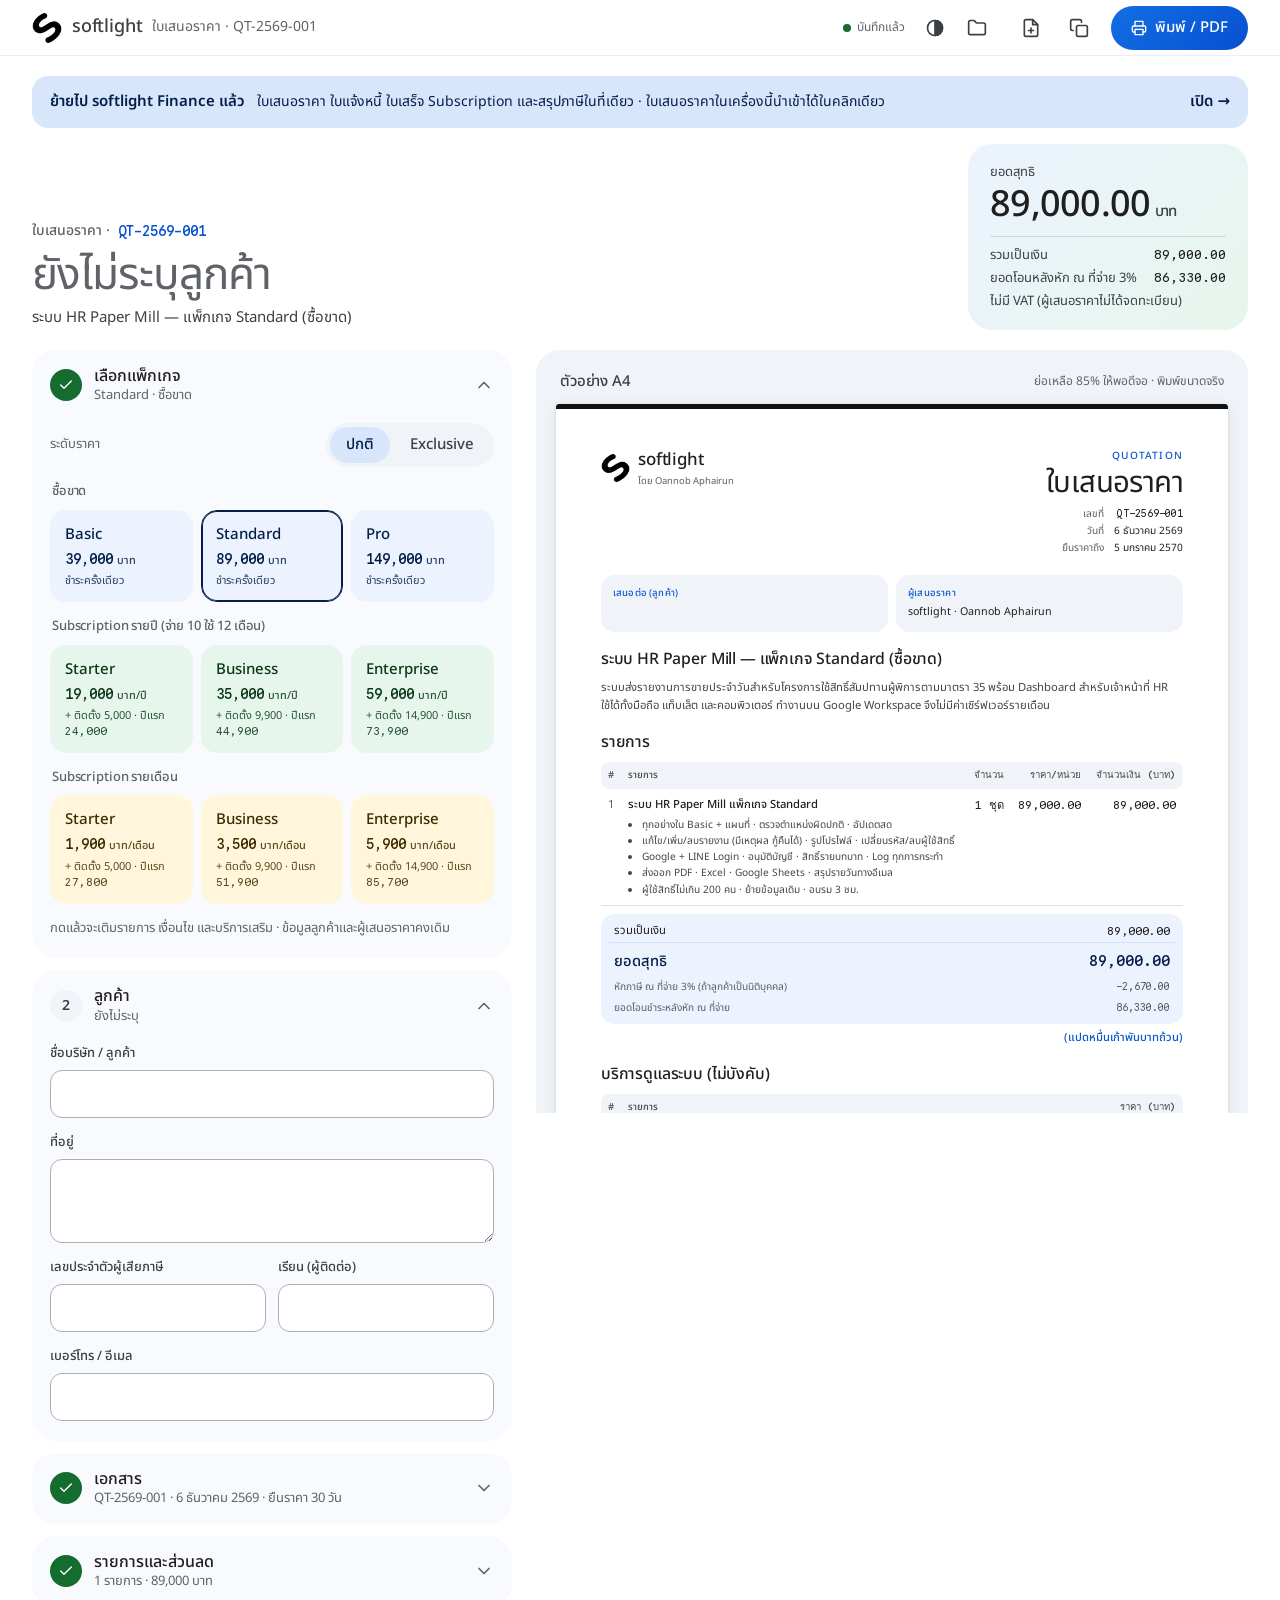
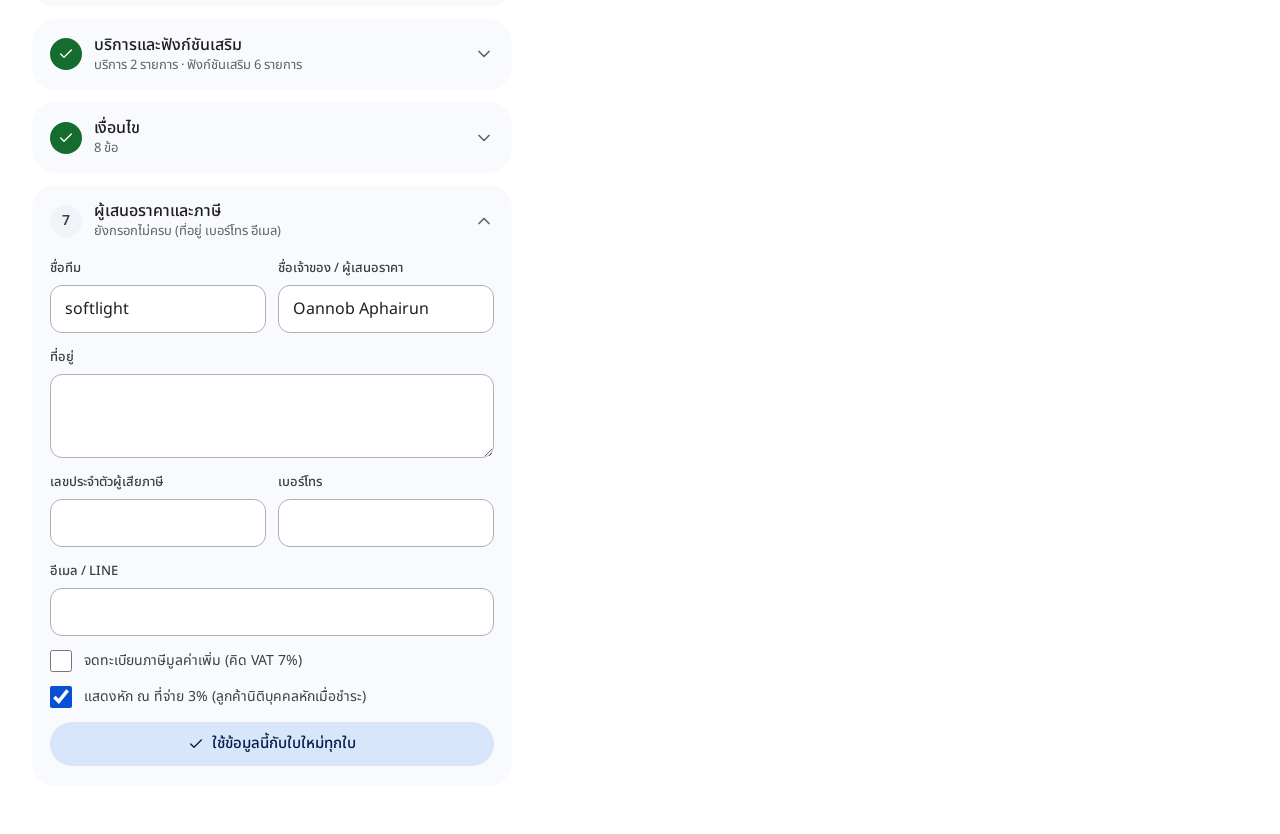
==== commit ea0dd2f8: "Point to the new softlight Finance app Co-Authored-By: Claude Opus 5.5 <noreply@anthropic.com> Claud" ====
--- a/index.html
+++ b/index.html
@@ -15,7 +15,7 @@
   // ใส่ธีมก่อนหน้าแสดง (ไม่กะพริบขาวในโหมดมืด)
   try { const t = localStorage.getItem('softlight-theme'); if (t === 'light' || t === 'dark') document.documentElement.dataset.theme = t; } catch (e) {}
 </script>
-<link rel="stylesheet" href="css/app.css?v=2.2.0">
+<link rel="stylesheet" href="css/app.css?v=2.3.1">
 </head>
 <body data-tab="edit">
 <svg width="0" height="0" style="position:absolute" aria-hidden="true">
@@ -36,6 +36,7 @@
   <symbol id="i-upload" viewBox="0 0 24 24"><path d="M21 15v4a2 2 0 0 1-2 2H5a2 2 0 0 1-2-2v-4M17 8l-5-5-5 5M12 3v12"/></symbol>
   <symbol id="i-x" viewBox="0 0 24 24"><path d="M18 6 6 18M6 6l12 12"/></symbol>
   <symbol id="i-check" viewBox="0 0 24 24"><path d="M20 6 9 17l-5-5"/></symbol>
+  <symbol id="i-more" viewBox="0 0 24 24"><circle cx="5" cy="12" r="1.2" fill="currentColor"/><circle cx="12" cy="12" r="1.2" fill="currentColor"/><circle cx="19" cy="12" r="1.2" fill="currentColor"/></symbol>
   <symbol id="i-doc" viewBox="0 0 24 24"><path d="M14 2H6a2 2 0 0 0-2 2v16a2 2 0 0 0 2 2h12a2 2 0 0 0 2-2V8Z"/><path d="M14 2v6h6M8 13h8M8 17h5"/></symbol>
 </svg>
 
@@ -51,6 +52,7 @@
 </header>
 
 <main class="page">
+  <a class="moved" href="/finance/"><b>ย้ายไป softlight Finance แล้ว</b><span>ใบเสนอราคา ใบแจ้งหนี้ ใบเสร็จ Subscription และสรุปภาษีในที่เดียว · ใบเสนอราคาในเครื่องนี้นำเข้าได้ในคลิกเดียว</span><em>เปิด →</em></a>
   <section class="hero" aria-label="สรุปใบเสนอราคา">
     <div>
       <span class="eyebrow">ใบเสนอราคา · <span class="mono" id="heroNo"></span> <span class="badge-ex" id="heroBadge" hidden></span></span>
@@ -192,9 +194,17 @@
   <div class="alert-actions"><button class="btn btn-outline" type="button" id="askNo">ยกเลิก</button><button class="btn btn-primary" type="button" id="askYes">ตกลง</button></div>
 </dialog>
 
+<div class="row-menu" id="rowMenu" role="menu" aria-label="จัดการแถว" hidden>
+  <button type="button" role="menuitem" data-menu="up"><svg class="ic ic-16"><use href="#i-up"/></svg>เลื่อนขึ้น</button>
+  <button type="button" role="menuitem" data-menu="down"><svg class="ic ic-16"><use href="#i-down"/></svg>เลื่อนลง</button>
+  <button type="button" role="menuitem" data-menu="del" class="is-bad"><svg class="ic ic-16"><use href="#i-trash"/></svg>ลบ</button>
+</div>
 <input type="file" accept=".json,application/json" id="fileImport" hidden>
 <div class="toast" id="toast" role="status" aria-live="polite"></div>
 
-<script src="js/app.js?v=2.2.0"></script>
+<!-- สถิติการใช้งาน (ไม่ระบุตัวตน) ใช้ระบบเดียวกับ HR Paper Mill — ไฟล์อยู่ในโดเมนเดียวกัน; ถ้าโหลดไม่ได้ โปรแกรมยังทำงานปกติ -->
+<script src="/hr-paper-mill/js/config.js" defer></script>
+<script src="/hr-paper-mill/js/analytics.js" defer></script>
+<script src="js/app.js?v=2.3.1" defer></script>
 </body>
 </html>
--- a/css/app.css
+++ b/css/app.css
@@ -406,15 +406,29 @@
 .row-term .input { flex: 1; min-width: 0; min-height: 44px; resize: none; overflow: hidden; line-height: 1.5; field-sizing: content; }
 .row-term .row-tools { margin-top: 4px; }
 .add-row { justify-self: start; }
-/* จอแคบมาก: ปุ่มจัดลำดับลงไปอยู่บรรทัดใหม่ ให้ช่องพิมพ์กว้างพอ */
-@media (max-width: 419px) {
-    .row-head { flex-wrap: wrap; }
-    .row-head .input { flex-basis: calc(100% - 34px); }
-    .row-head .row-tools { margin-left: auto; }
+/* จอแคบ: ปุ่ม ⋯ แทนปุ่มเลื่อน/ลบ แถวจึงสั้นลง (ไม่มีบรรทัดปุ่มแยก) */
+.row-more { display: none; }
+@media (max-width: 599px) {
+    .row-tools :is([data-act=up], [data-act=down], [data-act=del], [data-bact=up], [data-bact=down], [data-bact=del]) { display: none; }
+    .row-more { display: inline-grid; }
     .row-meta { padding-left: 0; }
-    .row-term { flex-wrap: wrap; }
-    .row-term .input { flex-basis: calc(100% - 34px); }
-    .row-term .row-tools { margin: 0 0 0 auto; }
+    .row { padding: 8px 6px 10px 8px; }
+    .row-head, .row-term { gap: 6px; }
+}
+.row.is-moved { box-shadow: 0 0 0 2px var(--accent); transition: box-shadow .3s; }
+.row-menu {
+    position: fixed; z-index: 70; min-width: 168px; padding: 6px; border-radius: var(--r-md);
+    background: var(--surface); border: 1px solid var(--line-soft); box-shadow: 0 4px 20px rgba(0, 0, 0, .18);
+    display: grid; animation: menu-in .12s ease-out;
+}
+.row-menu button {
+    display: flex; align-items: center; gap: 10px; min-height: 44px; padding: 0 14px; border: 0; border-radius: var(--r-sm);
+    background: none; color: var(--ink); font-size: 15px; text-align: left; cursor: pointer;
+}
+.row-menu button.is-bad { color: var(--bad); }
+.row-menu button:disabled { opacity: .35; cursor: default; }
+.row-menu button:not(:disabled):hover, .row-menu button:focus-visible { background: var(--container); outline: none; }
+@keyframes menu-in { from { opacity: 0; transform: translateY(-4px); } to { opacity: 1; transform: none; } }
 }
 .row-head { align-items: flex-start; }
 .row-head .row-no { margin-top: 9px; }
@@ -432,3 +446,8 @@
 .tpl-was { font-size: 12px; opacity: .6; }
 .tpl-total { font-size: 11px !important; opacity: .85; white-space: normal !important; line-height: 1.35; margin-top: 2px; }
 #exMode button { padding: 0 12px; font-size: 13px; }
+
+/* แจ้งย้ายไประบบใหม่ */
+.moved { display: flex; flex-wrap: wrap; align-items: center; gap: 4px 12px; margin-bottom: 16px; padding: 14px 18px; border-radius: var(--r-md); background: var(--accent-soft); color: var(--on-accent-soft); text-decoration: none; }
+.moved b { font-weight: 600; } .moved span { flex: 1 1 18em; font-size: 14px; } .moved em { font-style: normal; font-weight: 600; white-space: nowrap; }
+@media print { .moved { display: none !important; } }
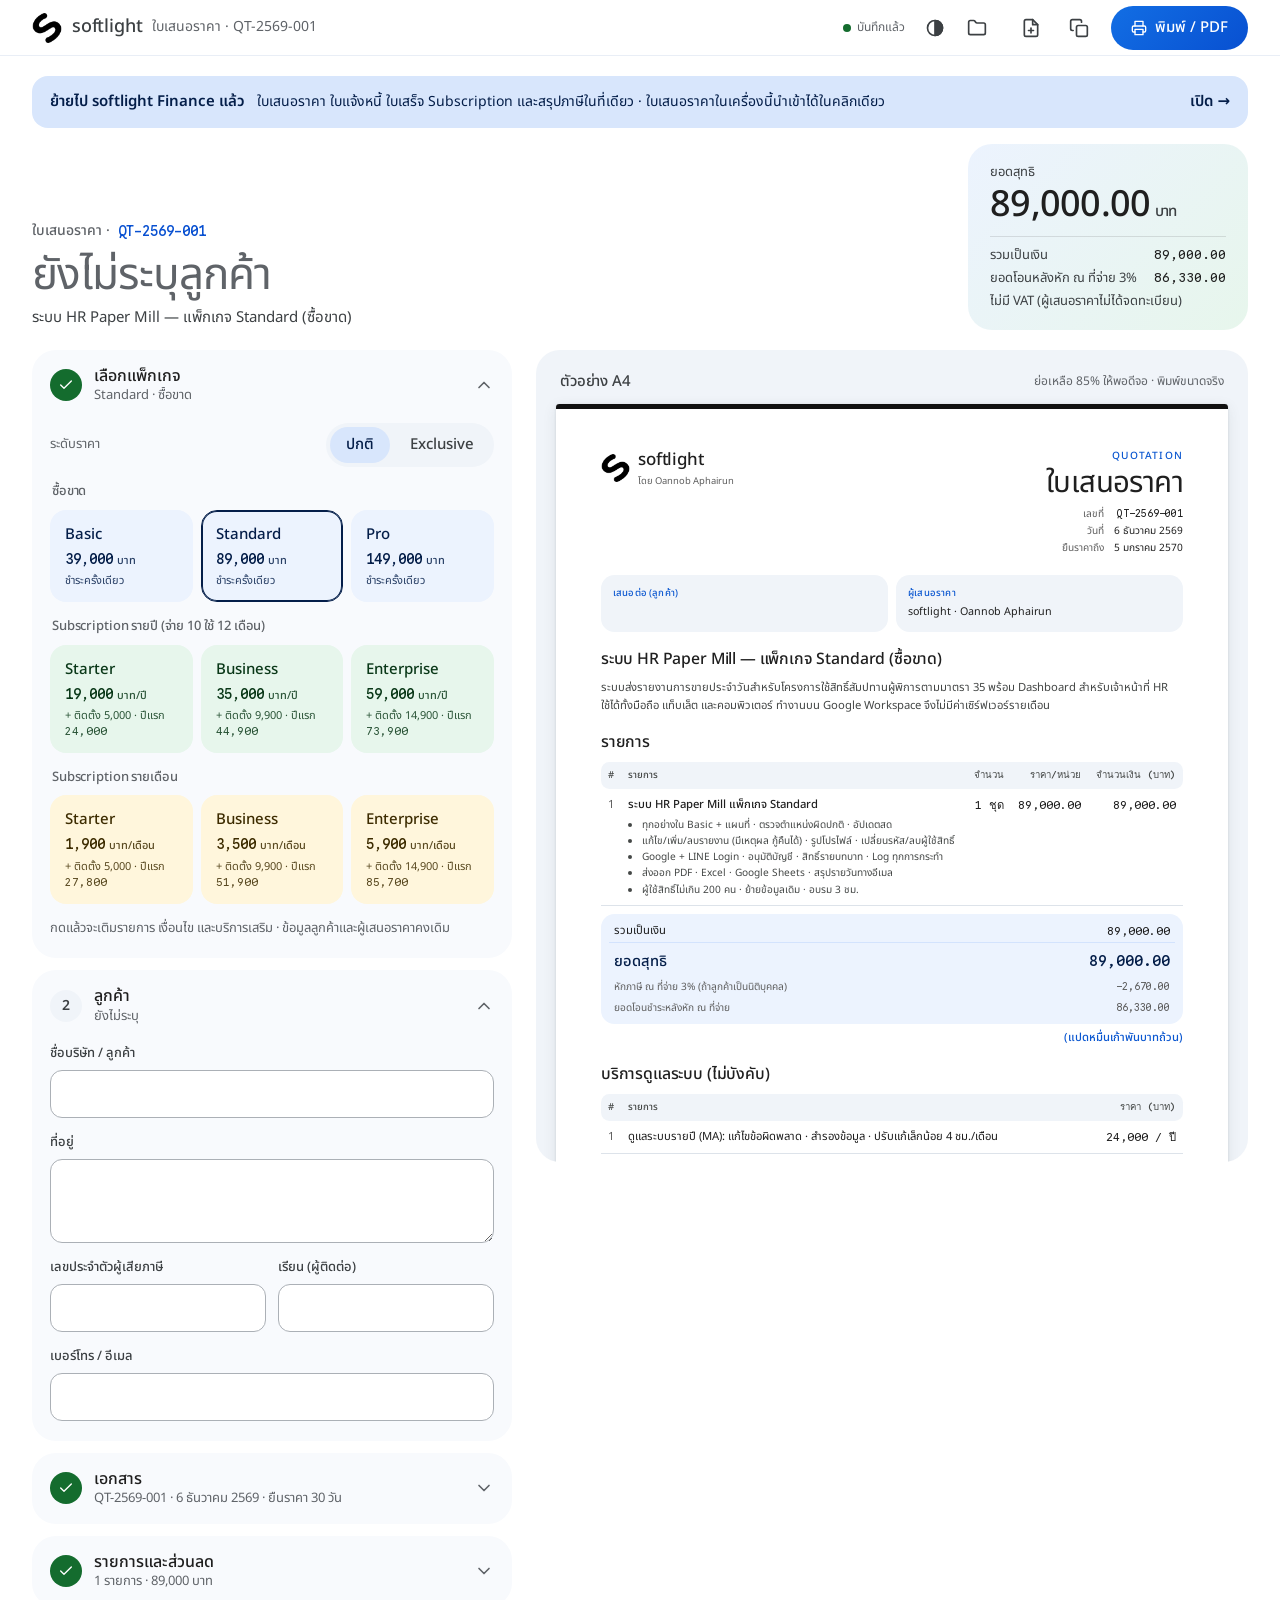
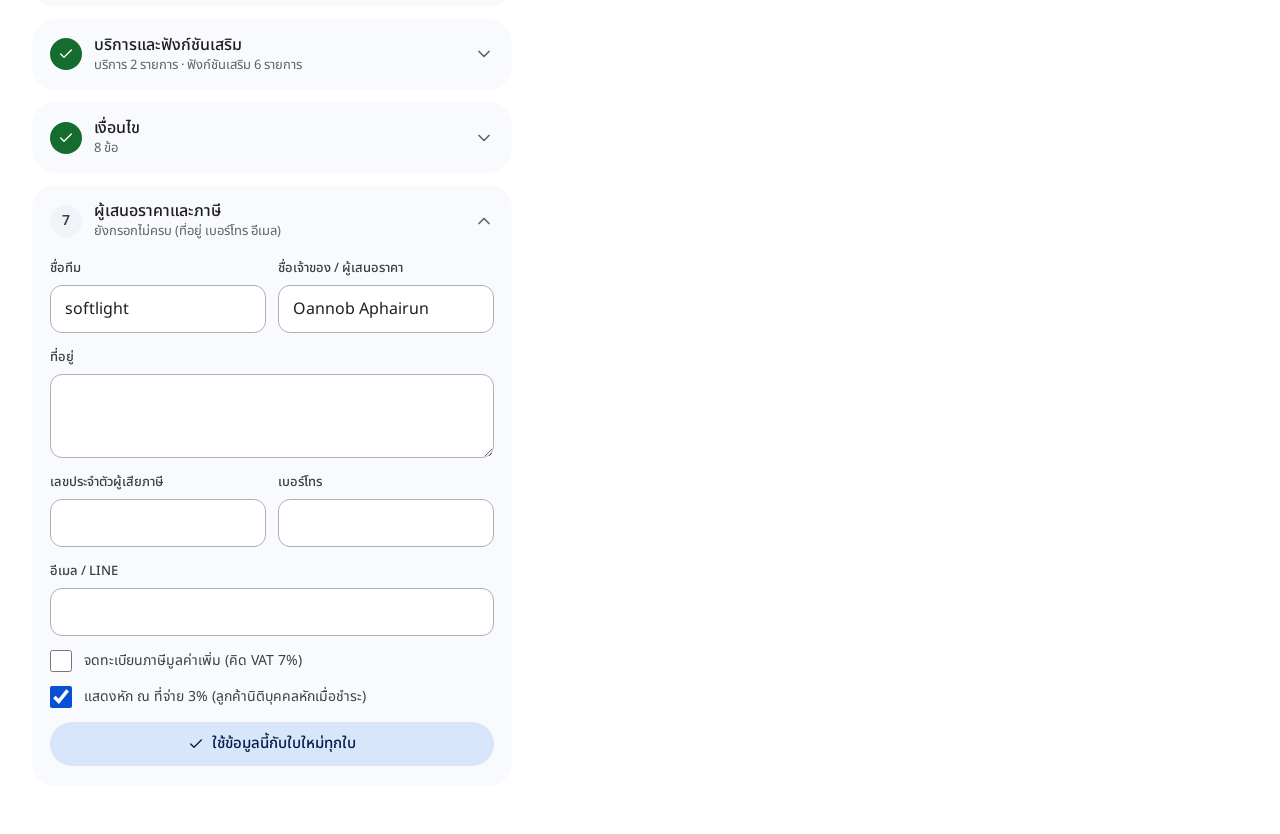
==== commit 69d8bb6a: "New softlight favicon (32/64/192 + apple-touch) Co-Authored-By: Claude Opus 5.5 <noreply@anthropic.c" ====
--- a/index.html
+++ b/index.html
@@ -6,8 +6,10 @@
 <title>softlight · ใบเสนอราคา</title>
 <meta name="description" content="โปรแกรมทำใบเสนอราคา HR Paper Mill โดย softlight — เลือกแพ็กเกจ กรอกข้อมูลลูกค้า แล้วพิมพ์เป็น PDF">
 <meta name="theme-color" content="#FFFFFF">
-<link rel="icon" href="img/favicon-64.png" type="image/png">
-<link rel="apple-touch-icon" href="img/apple-touch-icon.png">
+<link rel="icon" type="image/png" sizes="64x64" href="img/favicon-64.png?v=2">
+<link rel="icon" type="image/png" sizes="32x32" href="img/favicon-32.png?v=2">
+<link rel="icon" type="image/png" sizes="192x192" href="img/favicon-192.png?v=2">
+<link rel="apple-touch-icon" href="img/apple-touch-icon.png?v=2">
 <link rel="preconnect" href="https://fonts.googleapis.com">
 <link rel="preconnect" href="https://fonts.gstatic.com" crossorigin>
 <link href="https://fonts.googleapis.com/css2?family=Google+Sans:wght@400;500;700&family=Google+Sans+Code:wght@400;500&family=Noto+Sans+Thai:wght@400;500;600;700&display=swap" rel="stylesheet">
